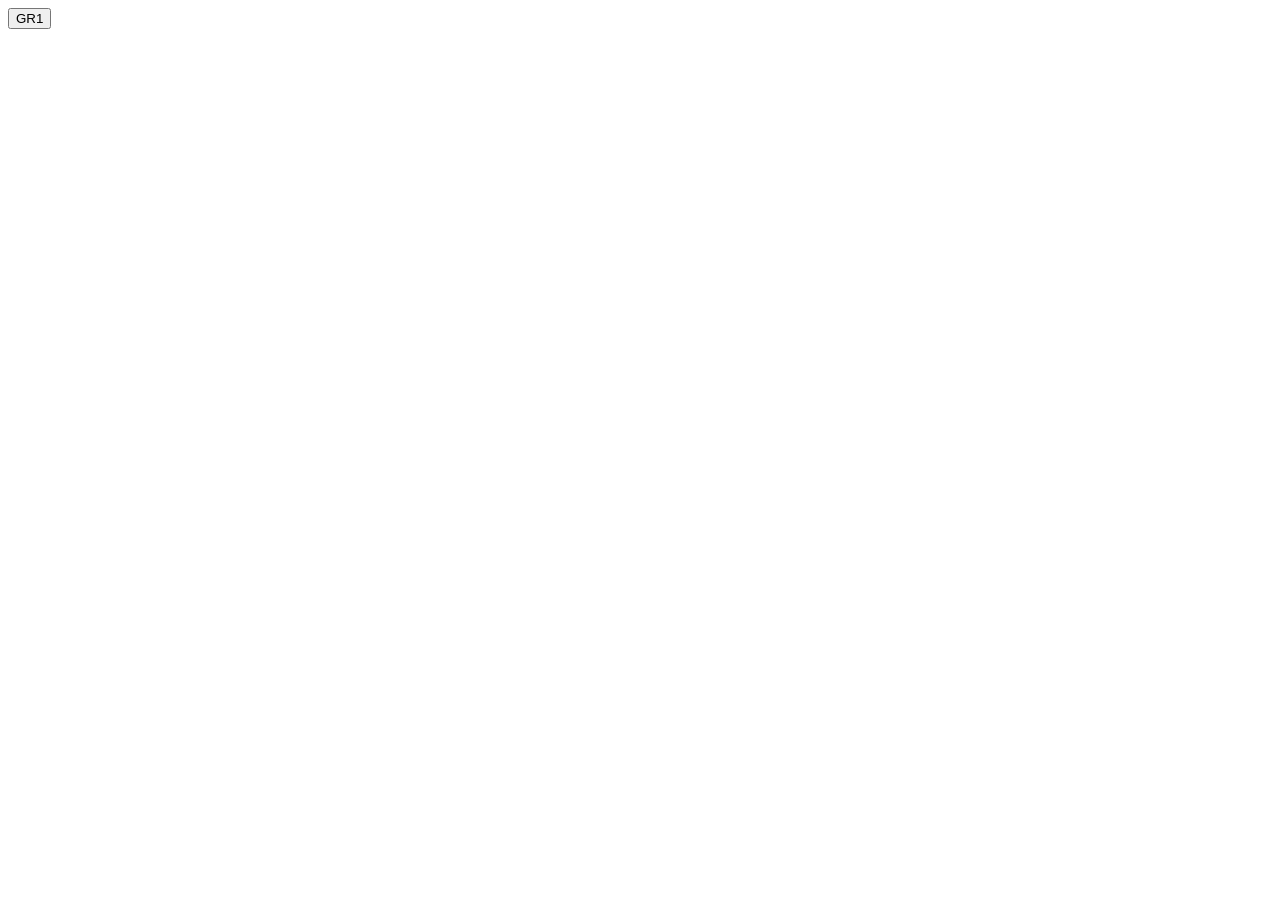
==== index.html @ bf6f3e24 "First placeholder button" ====
<!DOCTYPE html>
<html lang="en">
  <head>
    <meta charset="UTF-8">
    <meta name="viewport" content="width=device-width, initial-scale=1.0">
    <meta http-equiv="X-UA-Compatible" content="ie=edge">
    <title>Quiet Mind</title>
    <link rel="stylesheet" href="./style.css">
    <link rel="icon" href="./favicon.ico" type="image/x-icon">
  </head>
  <body>
    <main>
        <title>Project Website for QuietMind (In Progress)</title>
        <div> 
          <div>
            <a href="https://docs.google.com/presentation/d/1GgUkfqQwkxiFDuZI85X46f67ND3YDXYamAm60KDWpX4/edit?usp=sharing">
              <button>GR1</button></a>
          </div>  
        </div>  
    </main>
    <script src="index.js"></script>
  </body>
</html>
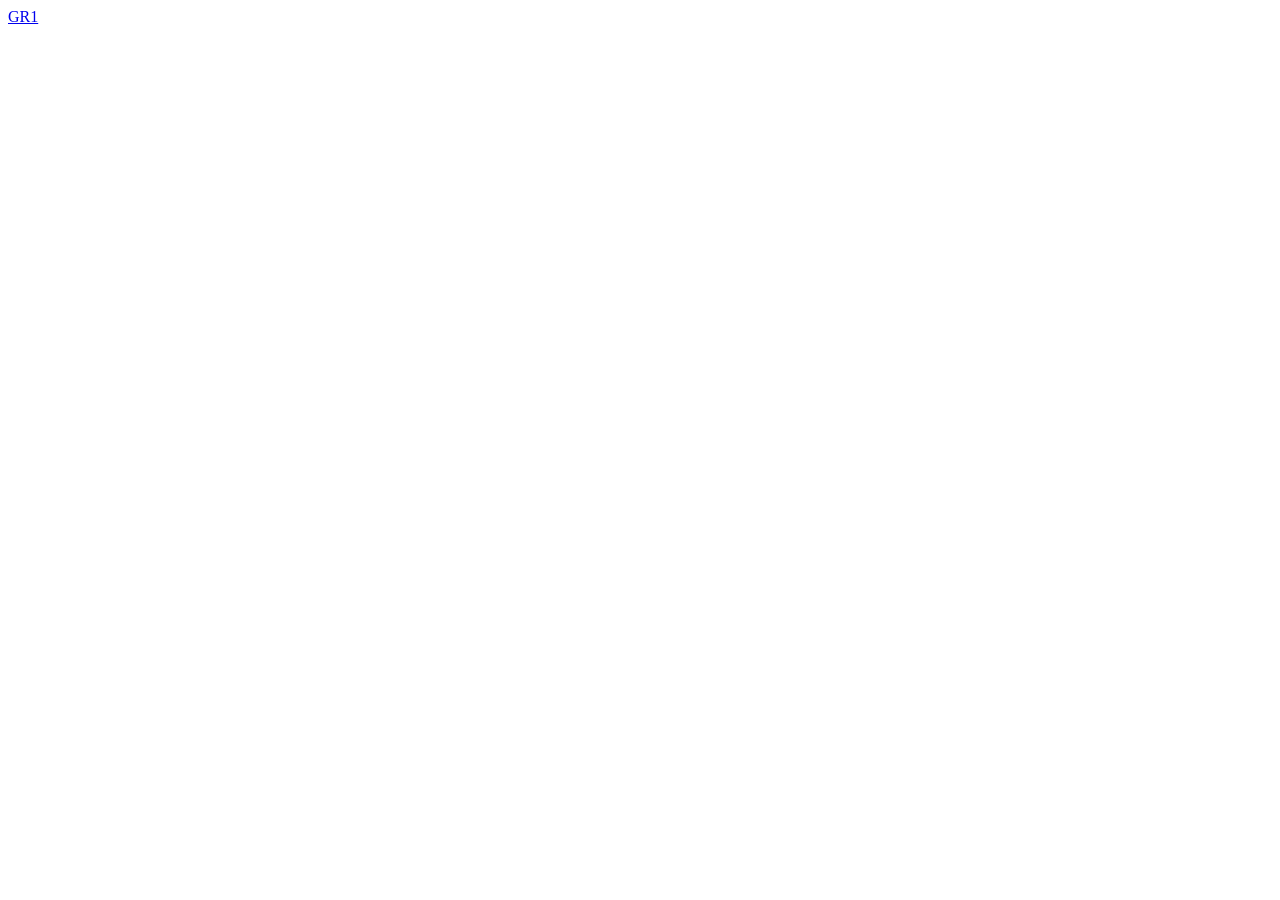
==== commit 17424423: "Changing button to link" ====
--- a/index.html
+++ b/index.html
@@ -14,7 +14,8 @@
         <div> 
           <div>
             <a href="https://docs.google.com/presentation/d/1GgUkfqQwkxiFDuZI85X46f67ND3YDXYamAm60KDWpX4/edit?usp=sharing">
-              <button>GR1</button></a>
+              GR1
+            </a>
           </div>  
         </div>  
     </main>
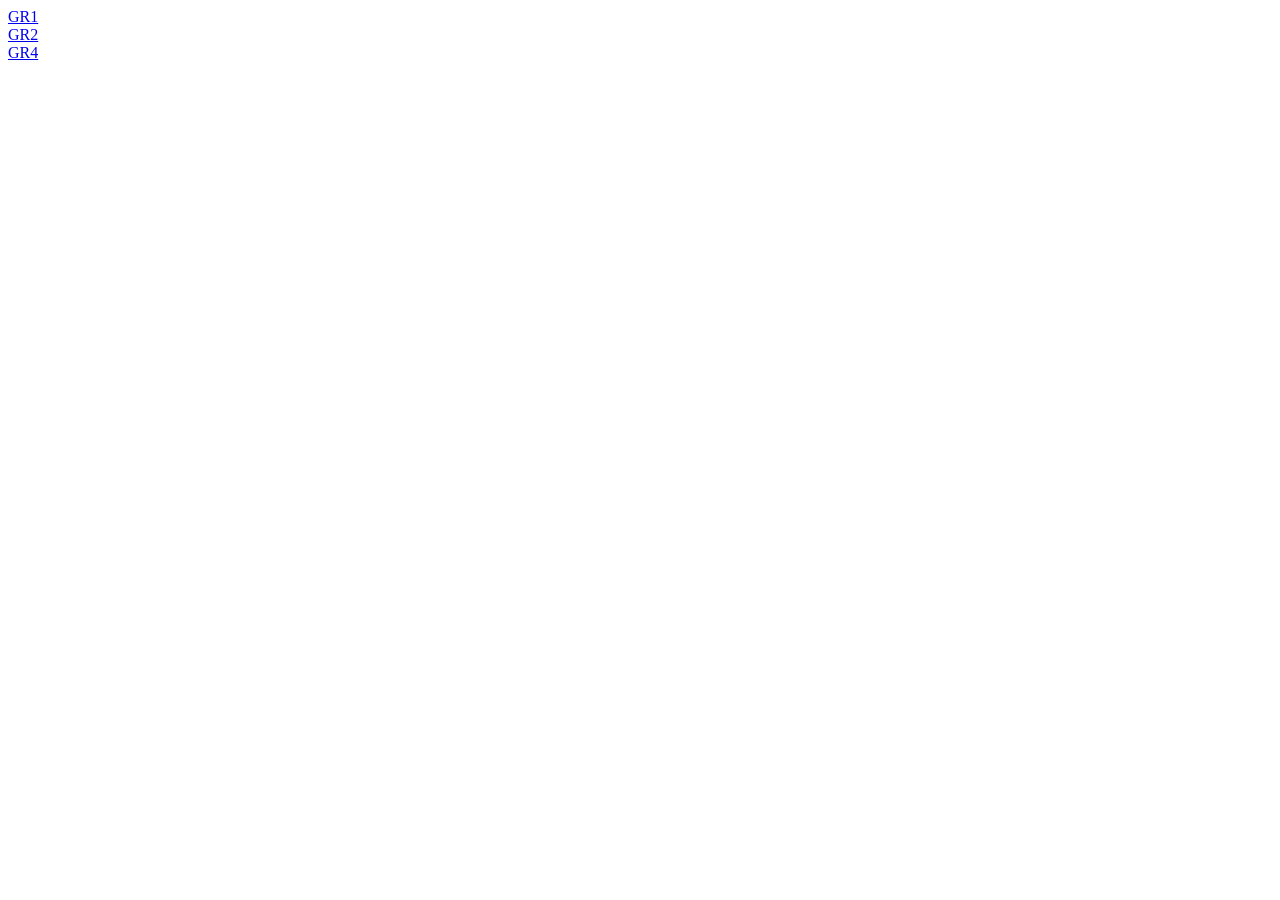
==== commit 942e8451: "Added other links and fixed title" ====
--- a/index.html
+++ b/index.html
@@ -10,11 +10,21 @@
   </head>
   <body>
     <main>
-        <title>Project Website for QuietMind (In Progress)</title>
         <div> 
+          <title>Project Website for QuietMind (In Progress)</title>
           <div>
             <a href="https://docs.google.com/presentation/d/1GgUkfqQwkxiFDuZI85X46f67ND3YDXYamAm60KDWpX4/edit?usp=sharing">
               GR1
+            </a>
+          </div>
+          <div>
+            <a href="https://docs.google.com/presentation/d/1FjFnAuBP_0ElasFbVPs6r1nCWs1v-kHZTANSIHKed1U/edit?usp=sharing">
+              GR2
+            </a>
+          </div>
+          <div>
+            <a href="https://docs.google.com/presentation/d/1K4Wh16Tw0_SZ2Ff8Uc864ZTiJzIgVVD7D4EslOKrFf4/edit?usp=sharing">
+              GR4
             </a>
           </div>  
         </div>  
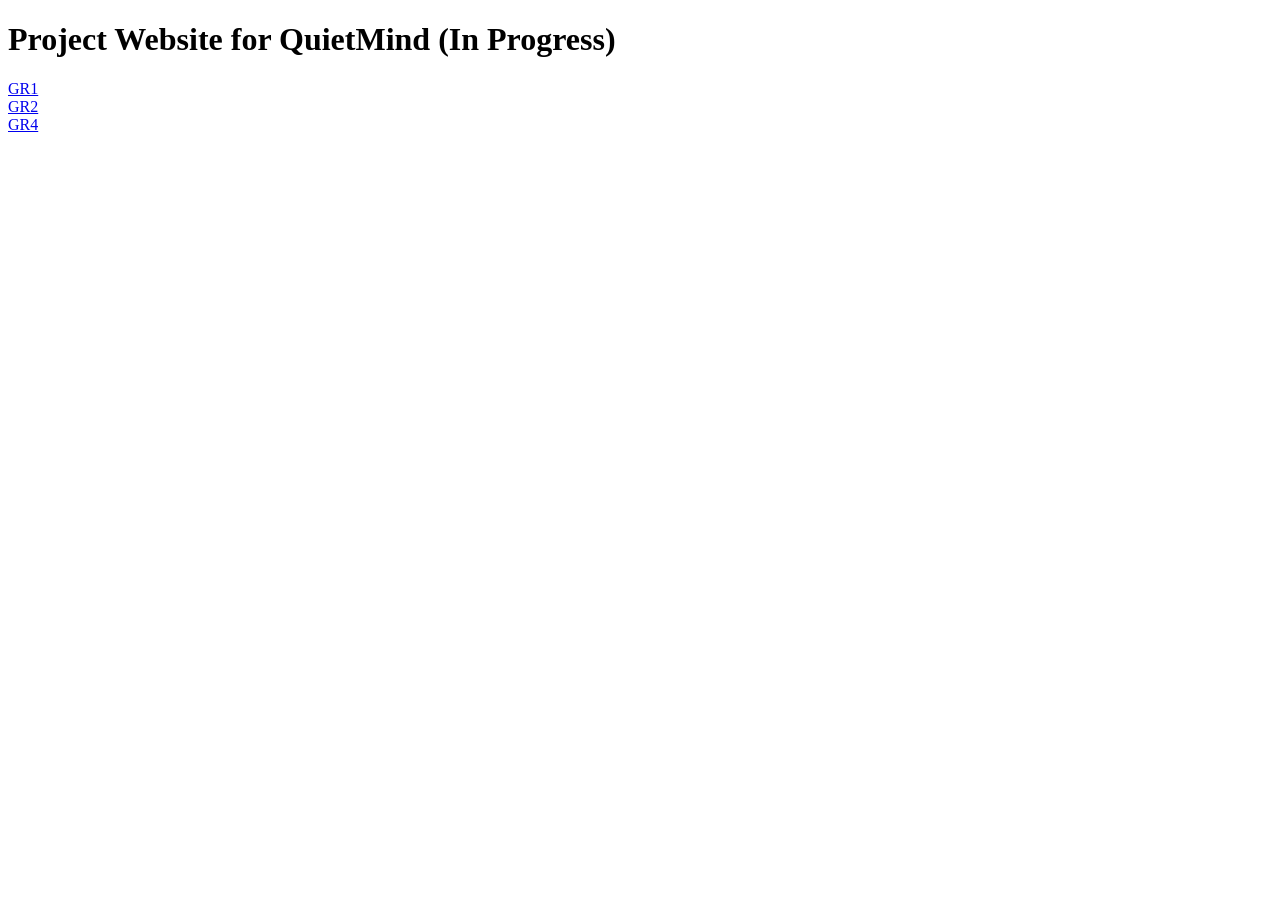
==== commit dabd2eda: "Fixed title" ====
--- a/index.html
+++ b/index.html
@@ -11,7 +11,9 @@
   <body>
     <main>
         <div> 
-          <title>Project Website for QuietMind (In Progress)</title>
+          <div>
+            <h1>Project Website for QuietMind (In Progress)</h1>
+          </div>
           <div>
             <a href="https://docs.google.com/presentation/d/1GgUkfqQwkxiFDuZI85X46f67ND3YDXYamAm60KDWpX4/edit?usp=sharing">
               GR1
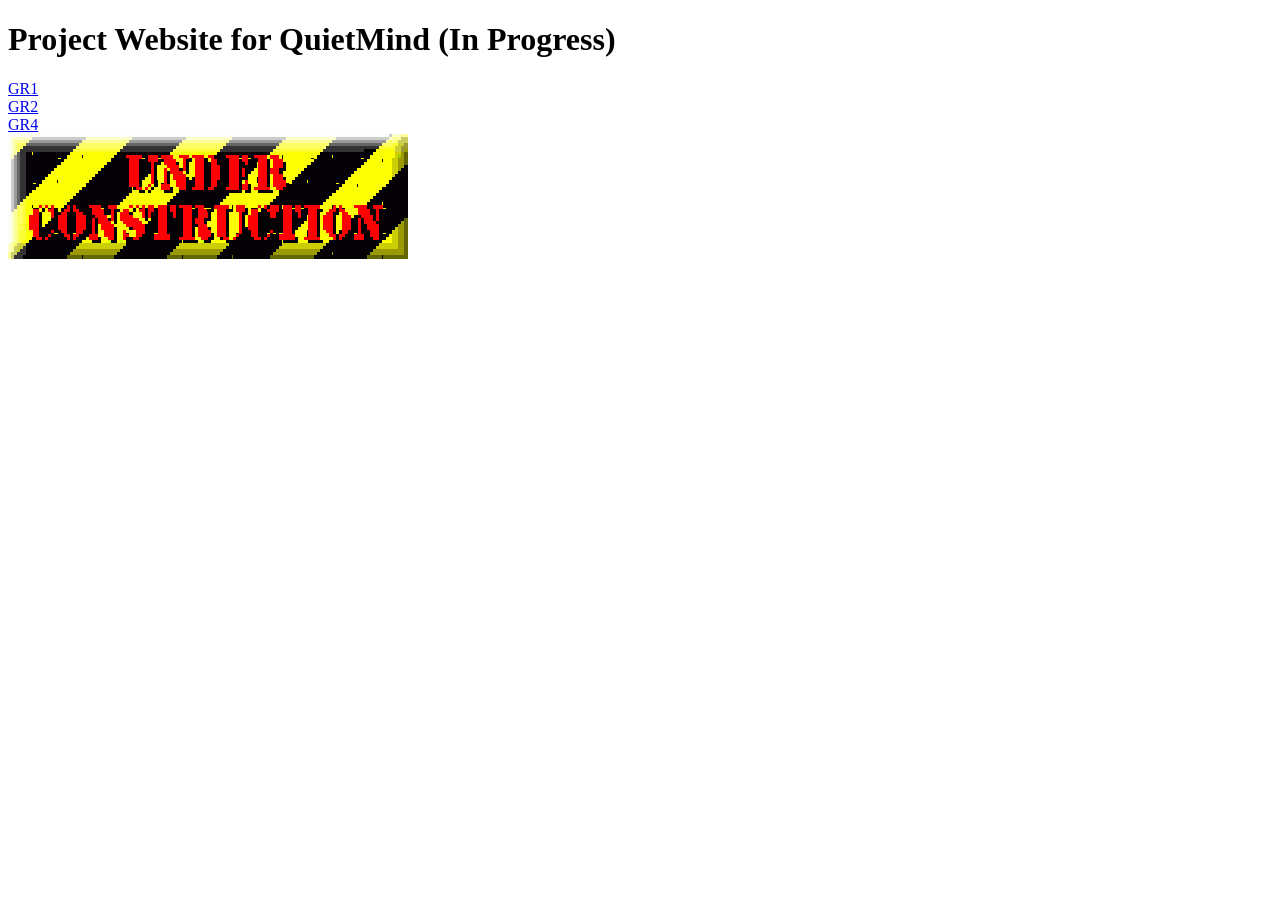
==== commit 280181cf: "Added under construction image" ====
--- a/index.html
+++ b/index.html
@@ -29,6 +29,9 @@
               GR4
             </a>
           </div>  
+          <div>
+            <img src="under_construction.gif"></img>
+          </div>
         </div>  
     </main>
     <script src="index.js"></script>
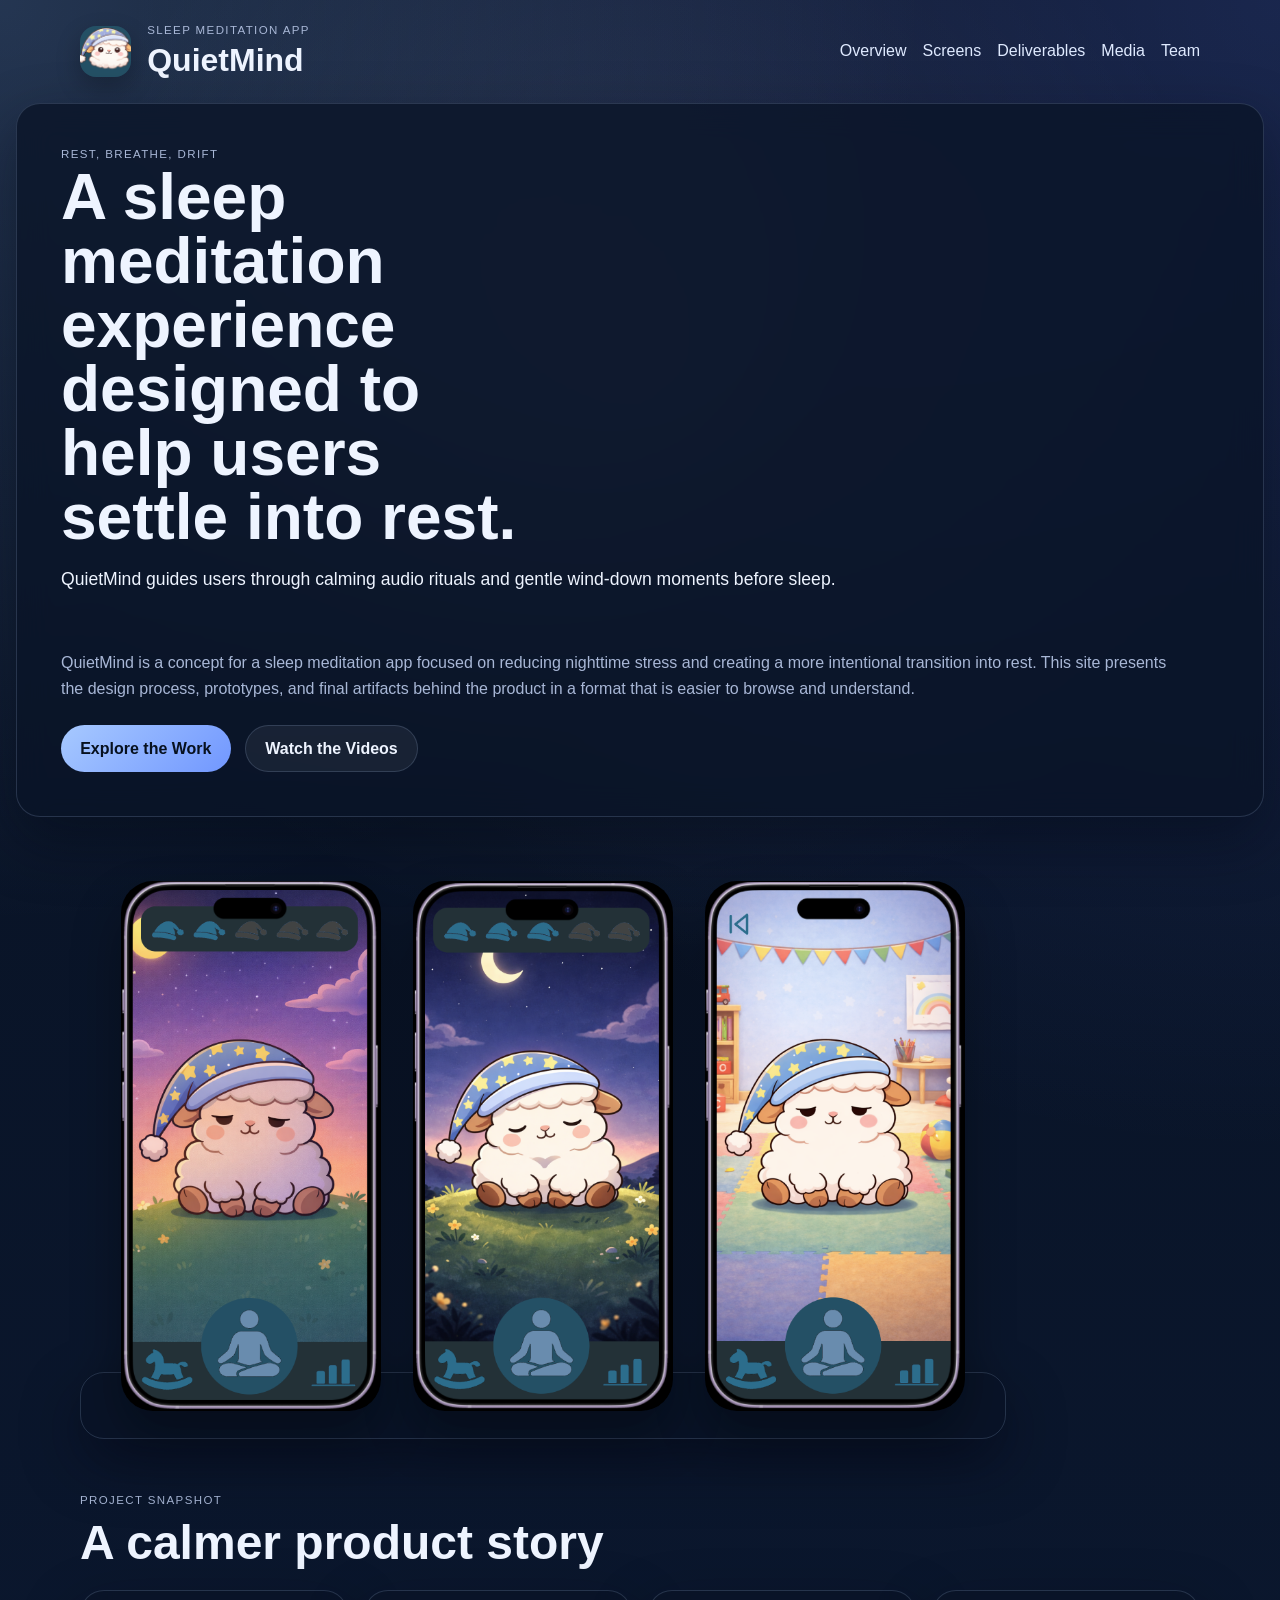
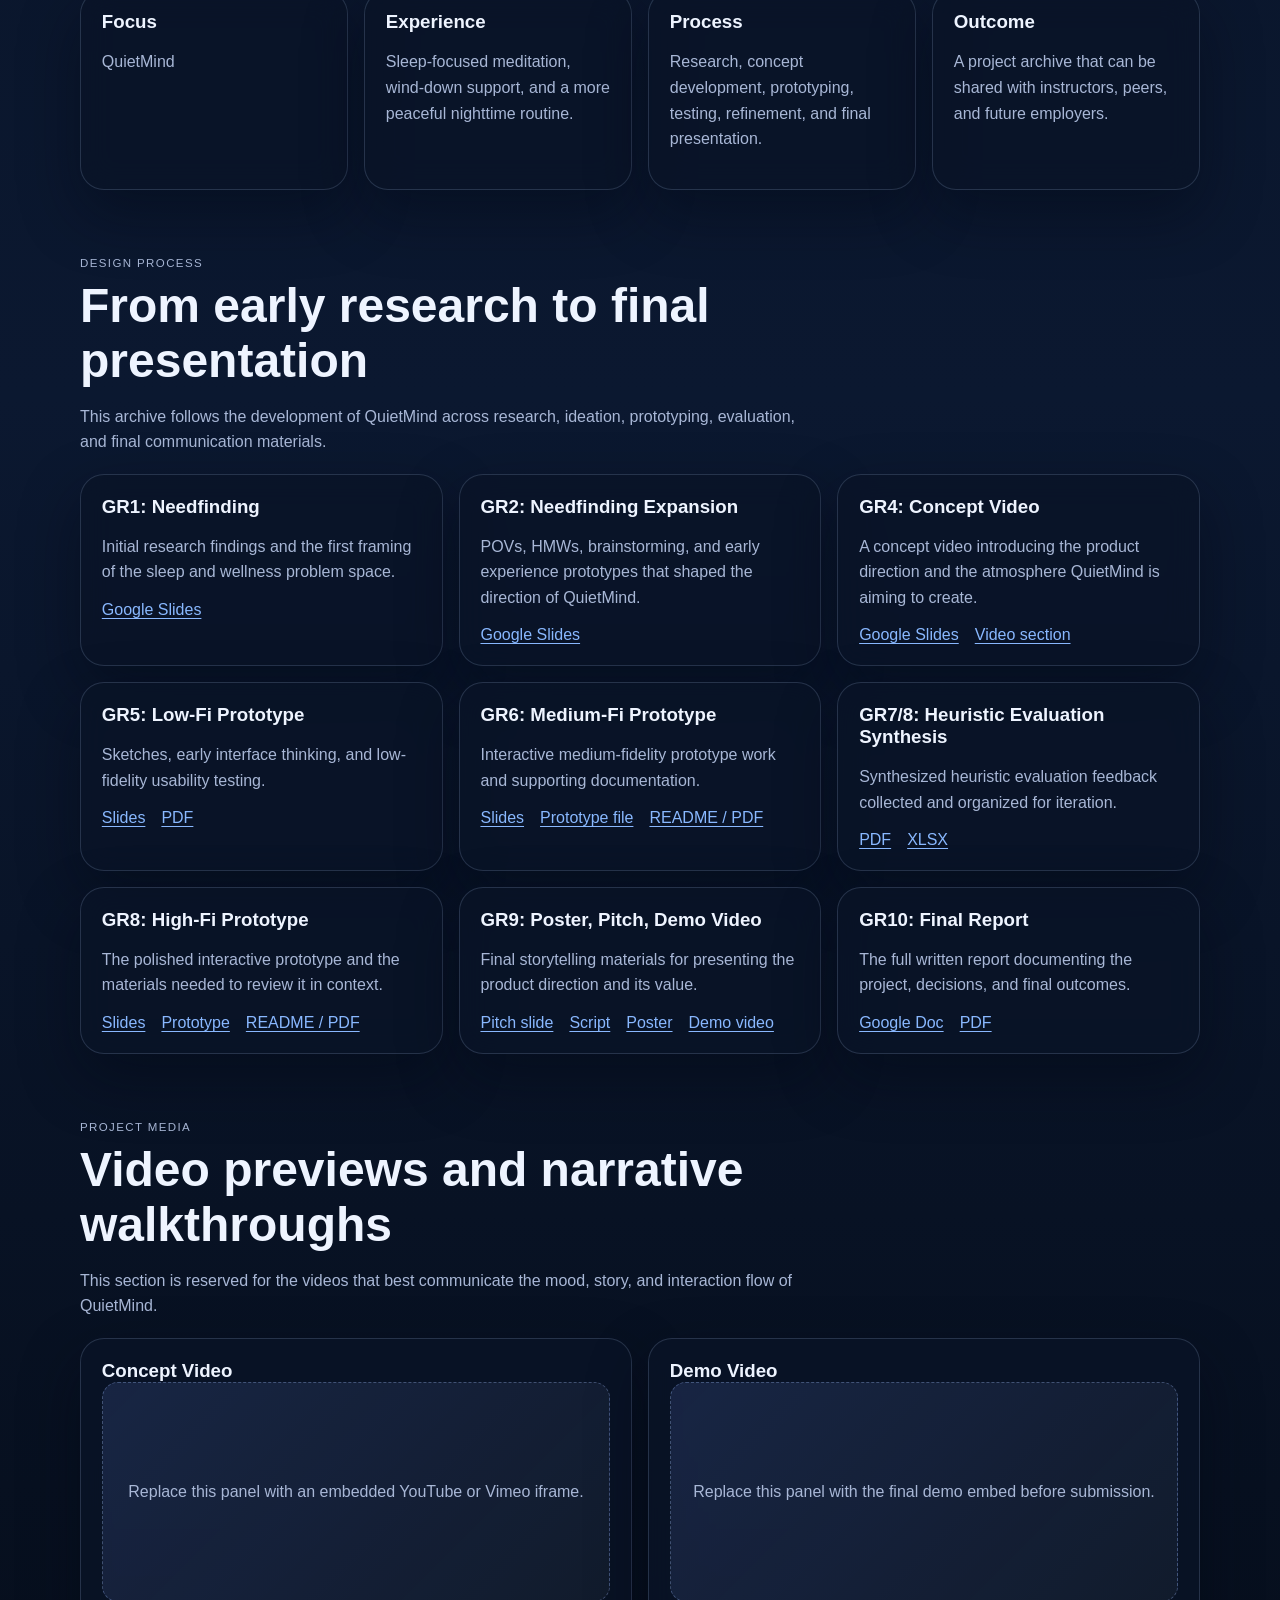
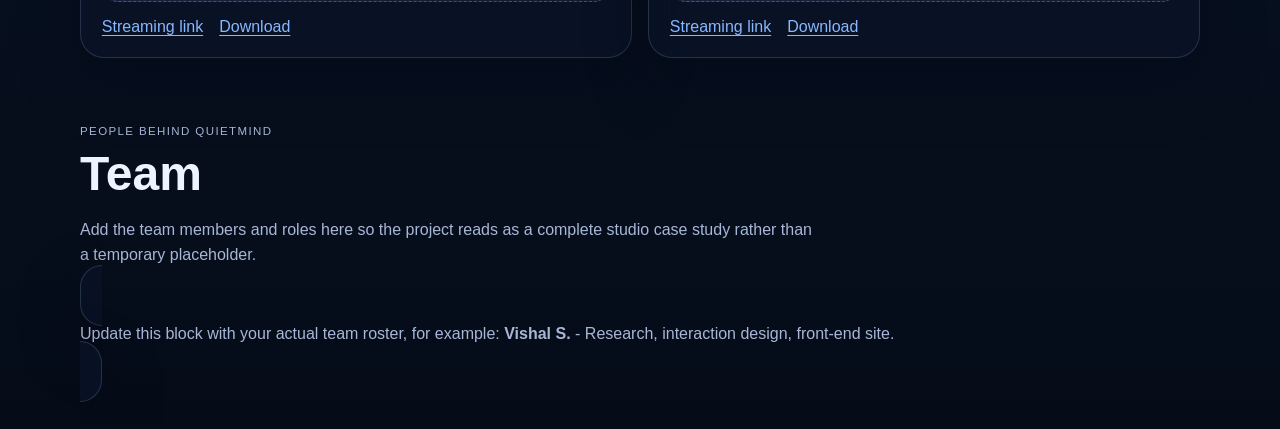
==== commit 43f5bad7: "Setup most of page" ====
--- a/index.html
+++ b/index.html
@@ -3,37 +3,271 @@
   <head>
     <meta charset="UTF-8">
     <meta name="viewport" content="width=device-width, initial-scale=1.0">
-    <meta http-equiv="X-UA-Compatible" content="ie=edge">
-    <title>Quiet Mind</title>
-    <link rel="stylesheet" href="./style.css">
-    <link rel="icon" href="./favicon.ico" type="image/x-icon">
+    <title>QuietMind | CMPSC 185 Project Website</title>
+    <meta
+      name="description"
+      content="QuietMind is a sleep meditation app concept focused on calmer nighttime routines, restful interactions, and a soothing digital experience."
+    >
+    <link rel="stylesheet" href="style.css">
   </head>
   <body>
+    <header class="site-header">
+      <div class="brand">
+        <img class="brand-mark" src="assets/Icon.PNG" alt="QuietMind app icon">
+        <div>
+          <p class="eyebrow">Sleep meditation app</p>
+          <h1>QuietMind</h1>
+        </div>
+      </div>
+      <nav class="site-nav" aria-label="Primary">
+        <a href="#overview">Overview</a>
+        <a href="#screens">Screens</a>
+        <a href="#deliverables">Deliverables</a>
+        <a href="#media">Media</a>
+        <a href="#team">Team</a>
+      </nav>
+    </header>
+
     <main>
-        <div> 
-          <div>
-            <h1>Project Website for QuietMind (In Progress)</h1>
+      <section class="hero" id="overview">
+        <div class="hero-copy">
+          <div class="hero-top">
+            <div class="hero-content">
+              <p class="eyebrow">Rest, breathe, drift</p>
+              <h2>A sleep meditation experience designed to help users settle into rest.</h2>
+              <p class="value-prop">
+                QuietMind guides users through calming audio rituals and gentle wind-down moments before sleep.
+              </p>
+            </div>
           </div>
-          <div>
-            <a href="https://docs.google.com/presentation/d/1GgUkfqQwkxiFDuZI85X46f67ND3YDXYamAm60KDWpX4/edit?usp=sharing">
-              GR1
-            </a>
+          <div class="hero-bottom">
+            <p class="description">
+              QuietMind is a concept for a sleep meditation app focused on reducing
+              nighttime stress and creating a more intentional transition into rest.
+              This site presents the design process, prototypes, and final artifacts
+              behind the product in a format that is easier to browse and understand.
+            </p>
+            <div class="hero-actions">
+              <a class="button button-primary" href="#deliverables">Explore the Work</a>
+              <a class="button button-secondary" href="#media">Watch the Videos</a>
+            </div>
           </div>
-          <div>
-            <a href="https://docs.google.com/presentation/d/1FjFnAuBP_0ElasFbVPs6r1nCWs1v-kHZTANSIHKed1U/edit?usp=sharing">
-              GR2
-            </a>
-          </div>
-          <div>
-            <a href="https://docs.google.com/presentation/d/1K4Wh16Tw0_SZ2Ff8Uc864ZTiJzIgVVD7D4EslOKrFf4/edit?usp=sharing">
-              GR4
-            </a>
-          </div>  
-          <div>
-            <img src="under_construction.gif"></img>
-          </div>
-        </div>  
+        </div>
+      </section>
+
+      <section class="section screen-section" id="screens">
+        <table class="screen-table">
+          <tr>
+            <td class="screen-cell">
+              <img
+                src="assets/App Screenshot 3.PNG"
+                alt="QuietMind mobile app screen showing a sleeping sheep illustration and navigation icons."
+              >
+            </td>
+            <td class="screen-cell">
+              <img
+                src="assets/App Screenshot.PNG"
+                alt="QuietMind mobile app interface screenshot."
+              >
+            </td>
+            <td class="screen-cell">
+              <img
+                src="assets/App Screenshot 2.PNG"
+                alt="QuietMind mobile app interface screenshot."
+              >
+            </td>
+          </tr>
+        </table>
+      </section>
+
+      <section class="section">
+        <div class="section-heading">
+          <p class="eyebrow">Project snapshot</p>
+          <h2>A calmer product story</h2>
+        </div>
+        <div class="snapshot-grid">
+          <article class="snapshot-card">
+            <h3>Focus</h3>
+            <p>QuietMind</p>
+          </article>
+          <article class="snapshot-card">
+            <h3>Experience</h3>
+            <p>Sleep-focused meditation, wind-down support, and a more peaceful nighttime routine.</p>
+          </article>
+          <article class="snapshot-card">
+            <h3>Process</h3>
+            <p>Research, concept development, prototyping, testing, refinement, and final presentation.</p>
+          </article>
+          <article class="snapshot-card">
+            <h3>Outcome</h3>
+            <p>A project archive that can be shared with instructors, peers, and future employers.</p>
+          </article>
+        </div>
+      </section>
+
+      <section class="section" id="deliverables">
+        <div class="section-heading">
+          <p class="eyebrow">Design process</p>
+          <h2>From early research to final presentation</h2>
+          <p>
+            This archive follows the development of QuietMind across research,
+            ideation, prototyping, evaluation, and final communication materials.
+          </p>
+        </div>
+
+        <div class="deliverable-grid">
+          <article class="deliverable-card">
+            <div class="deliverable-top">
+              <h3>GR1: Needfinding</h3>
+            </div>
+            <p>Initial research findings and the first framing of the sleep and wellness problem space.</p>
+            <div class="link-list">
+              <a href="https://docs.google.com/presentation/d/1GgUkfqQwkxiFDuZI85X46f67ND3YDXYamAm60KDWpX4/edit?usp=sharing">Google Slides</a>
+            </div>
+          </article>
+
+          <article class="deliverable-card">
+            <div class="deliverable-top">
+              <h3>GR2: Needfinding Expansion</h3>
+            </div>
+            <p>POVs, HMWs, brainstorming, and early experience prototypes that shaped the direction of QuietMind.</p>
+            <div class="link-list">
+              <a href="https://docs.google.com/presentation/d/1FjFnAuBP_0ElasFbVPs6r1nCWs1v-kHZTANSIHKed1U/edit?usp=sharing">Google Slides</a>
+            </div>
+          </article>
+
+          <article class="deliverable-card">
+            <div class="deliverable-top">
+              <h3>GR4: Concept Video</h3>
+            </div>
+            <p>A concept video introducing the product direction and the atmosphere QuietMind is aiming to create.</p>
+            <div class="link-list">
+              <a href="https://docs.google.com/presentation/d/1K4Wh16Tw0_SZ2Ff8Uc864ZTiJzIgVVD7D4EslOKrFf4/edit?usp=sharing">Google Slides</a>
+              <a href="#media">Video section</a>
+            </div>
+          </article>
+
+          <article class="deliverable-card">
+            <div class="deliverable-top">
+              <h3>GR5: Low-Fi Prototype</h3>
+            </div>
+            <p>Sketches, early interface thinking, and low-fidelity usability testing.</p>
+            <div class="link-list">
+              <a href="https://docs.google.com/presentation/d/1j9CntG-74O5GOr8ZMaXLxc4775sUOpA1zs8YuBS4cfk/edit?usp=sharing">Slides</a>
+              <a href="#">PDF</a>
+            </div>
+          </article>
+
+          <article class="deliverable-card">
+            <div class="deliverable-top">
+              <h3>GR6: Medium-Fi Prototype</h3>
+            </div>
+            <p>Interactive medium-fidelity prototype work and supporting documentation.</p>
+            <div class="link-list">
+              <a href="https://docs.google.com/presentation/d/1ePlnWvIA8bkvnJkkAw0UWYYMbH3HzFDYzk2USkHldaU/edit?usp=sharing">Slides</a>
+              <a href="#">Prototype file</a>
+              <a href="#">README / PDF</a>
+            </div>
+          </article>
+
+          <article class="deliverable-card">
+            <div class="deliverable-top">
+              <h3>GR7/8: Heuristic Evaluation Synthesis</h3>
+            </div>
+            <p>Synthesized heuristic evaluation feedback collected and organized for iteration.</p>
+            <div class="link-list">
+              <a href="#">PDF</a>
+              <a href="#">XLSX</a>
+            </div>
+          </article>
+
+          <article class="deliverable-card">
+            <div class="deliverable-top">
+              <h3>GR8: High-Fi Prototype</h3>
+            </div>
+            <p>The polished interactive prototype and the materials needed to review it in context.</p>
+            <div class="link-list">
+              <a href="https://docs.google.com/presentation/d/1pqChBxL6ReqaoylThXCBQ0qjV2tEatImDiufsoiSxNw/edit?usp=sharing">Slides</a>
+              <a href="#">Prototype</a>
+              <a href="#">README / PDF</a>
+            </div>
+          </article>
+
+          <article class="deliverable-card">
+            <div class="deliverable-top">
+              <h3>GR9: Poster, Pitch, Demo Video</h3>
+            </div>
+            <p>Final storytelling materials for presenting the product direction and its value.</p>
+            <div class="link-list">
+              <a href="https://docs.google.com/presentation/d/1jPyitXF-Ng4CF0YW7UbVtYEPcXtcI2UzvHZmJZYEe7k/edit?usp=sharing">Pitch slide</a>
+              <a href="#">Script</a>
+              <a href="#">Poster</a>
+              <a href="#">Demo video</a>
+            </div>
+          </article>
+
+          <article class="deliverable-card">
+            <div class="deliverable-top">
+              <h3>GR10: Final Report</h3>
+            </div>
+            <p>The full written report documenting the project, decisions, and final outcomes.</p>
+            <div class="link-list">
+              <a href="#">Google Doc</a>
+              <a href="#">PDF</a>
+            </div>
+          </article>
+        </div>
+      </section>
+
+      <section class="section media-section" id="media">
+        <div class="section-heading">
+          <p class="eyebrow">Project media</p>
+          <h2>Video previews and narrative walkthroughs</h2>
+          <p>
+            This section is reserved for the videos that best communicate the
+            mood, story, and interaction flow of QuietMind.
+          </p>
+        </div>
+        <div class="media-grid">
+          <article class="media-card">
+            <h3>Concept Video</h3>
+            <div class="video-placeholder">
+              Replace this panel with an embedded YouTube or Vimeo iframe.
+            </div>
+            <div class="link-list">
+              <a href="#">Streaming link</a>
+              <a href="#">Download</a>
+            </div>
+          </article>
+          <article class="media-card">
+            <h3>Demo Video</h3>
+            <div class="video-placeholder">
+              Replace this panel with the final demo embed before submission.
+            </div>
+            <div class="link-list">
+              <a href="#">Streaming link</a>
+              <a href="#">Download</a>
+            </div>
+          </article>
+        </div>
+      </section>
+
+      <section class="section team-section" id="team">
+        <div class="section-heading">
+          <p class="eyebrow">People behind QuietMind</p>
+          <h2>Team</h2>
+          <p>
+            Add the team members and roles here so the project reads as a
+            complete studio case study rather than a temporary placeholder.
+          </p>
+        </div>
+        <div class="team-card">
+          <p>
+            Update this block with your actual team roster, for example:
+            <strong>Vishal S.</strong> - Research, interaction design, front-end site.
+          </p>
+        </div>
+      </section>
     </main>
-    <script src="index.js"></script>
   </body>
 </html>
--- a/style.css
+++ b/style.css
@@ -0,0 +1,336 @@
+:root {
+  --bg: #07111f;
+  --surface: rgba(10, 20, 39, 0.78);
+  --surface-strong: rgba(18, 32, 58, 0.92);
+  --text: #eef4ff;
+  --muted: #a8b7d6;
+  --accent: #89b8ff;
+  --accent-soft: rgba(137, 184, 255, 0.14);
+  --border: rgba(173, 197, 235, 0.18);
+  --shadow: 0 24px 60px rgba(1, 8, 20, 0.42);
+}
+
+* {
+  box-sizing: border-box;
+}
+
+html {
+  scroll-behavior: smooth;
+}
+
+body {
+  margin: 0;
+  font-family: "Trebuchet MS", "Segoe UI", sans-serif;
+  color: var(--text);
+  background:
+    radial-gradient(circle at top left, rgba(137, 184, 255, 0.22), transparent 24%),
+    radial-gradient(circle at top right, rgba(96, 125, 255, 0.2), transparent 30%),
+    radial-gradient(circle at 50% 10%, rgba(255, 255, 255, 0.08), transparent 18%),
+    linear-gradient(180deg, #081121 0%, #0b1830 55%, #050c18 100%);
+}
+
+a {
+  color: var(--accent);
+}
+
+img {
+  display: block;
+  max-width: 100%;
+}
+
+.site-header,
+main {
+  width: min(1120px, calc(100% - 2rem));
+  margin: 0 auto;
+}
+
+.site-header {
+  display: flex;
+  justify-content: space-between;
+  align-items: center;
+  gap: 1.5rem;
+  padding: 1.5rem 0;
+}
+
+.brand {
+  display: flex;
+  align-items: center;
+  gap: 1rem;
+}
+
+.brand-mark {
+  width: 3.2rem;
+  height: 3.2rem;
+  border-radius: 1rem;
+  object-fit: cover;
+  box-shadow: 0 10px 24px rgba(0, 0, 0, 0.24);
+}
+
+.brand h1,
+.hero h2,
+.section-heading h2,
+.deliverable-card h3,
+.media-card h3 {
+  margin: 0;
+  font-weight: 600;
+}
+
+.eyebrow {
+  margin: 0 0 0.35rem;
+  color: var(--muted);
+  text-transform: uppercase;
+  letter-spacing: 0.12em;
+  font-size: 0.72rem;
+}
+
+.site-nav {
+  display: flex;
+  flex-wrap: wrap;
+  gap: 1rem;
+}
+
+.site-nav a {
+  text-decoration: none;
+  color: #dfeaff;
+}
+
+.hero,
+.section {
+  margin-bottom: 2rem;
+}
+
+.hero {
+  width: 100vw;
+  margin-left: calc(50% - 50vw);
+  margin-right: calc(50% - 50vw);
+  margin-bottom: 2rem;
+  padding: 0 1rem;
+}
+
+.hero-copy {
+  width: min(1400px, 100%);
+  margin: 0 auto;
+  display: flex;
+  flex-direction: column;
+  gap: 2rem;
+  padding: 2.75rem;
+  border: 1px solid var(--border);
+  border-radius: 1.5rem;
+  background: var(--surface);
+  backdrop-filter: blur(16px);
+  box-shadow: var(--shadow);
+}
+
+.hero-top {
+  display: block;
+}
+
+.hero-bottom {
+  max-width: 70rem;
+}
+
+.hero h2 {
+  font-size: clamp(2.2rem, 5vw, 4.6rem);
+  line-height: 1;
+  max-width: 14ch;
+}
+
+.value-prop {
+  font-size: 1.1rem;
+  margin: 1.25rem 0 0.75rem;
+}
+
+.description,
+.section-heading p,
+.deliverable-card p,
+.media-card p,
+.team-card p,
+.snapshot-card p {
+  color: var(--muted);
+  line-height: 1.6;
+}
+
+.hero-actions {
+  display: flex;
+  flex-wrap: wrap;
+  gap: 0.9rem;
+  margin-top: 1.5rem;
+}
+
+.hero-content {
+  min-width: 0;
+}
+
+.button {
+  display: inline-flex;
+  align-items: center;
+  justify-content: center;
+  min-height: 2.9rem;
+  padding: 0 1.2rem;
+  border-radius: 999px;
+  text-decoration: none;
+  font-weight: 600;
+}
+
+.button-primary {
+  background: linear-gradient(135deg, #a7c9ff 0%, #7197ff 100%);
+  color: #07111f;
+}
+
+.button-secondary {
+  border: 1px solid var(--border);
+  color: var(--text);
+  background: rgba(255, 255, 255, 0.06);
+}
+
+.deliverable-card,
+.media-card,
+.snapshot-card,
+.team-card,
+.screen-table {
+  border: 1px solid var(--border);
+  border-radius: 1.5rem;
+  background: var(--surface);
+  backdrop-filter: blur(16px);
+  box-shadow: var(--shadow);
+  display: inline; 
+}
+
+.section {
+  padding: 1rem 0;
+}
+
+.section-heading {
+  margin-bottom: 1.2rem;
+  max-width: 46rem;
+}
+
+.section-heading h2 {
+  font-size: clamp(1.8rem, 4vw, 3rem);
+  margin-bottom: 0.45rem;
+}
+
+.snapshot-grid,
+.deliverable-grid,
+.media-grid {
+  display: grid;
+  gap: 1rem;
+}
+
+.snapshot-grid {
+  grid-template-columns: repeat(4, minmax(0, 1fr));
+}
+
+.deliverable-grid {
+  grid-template-columns: repeat(3, minmax(0, 1fr));
+}
+
+.media-grid {
+  grid-template-columns: repeat(2, minmax(0, 1fr));
+}
+
+.snapshot-card,
+.deliverable-card,
+.media-card,
+.team-card {
+  padding: 1.3rem;
+}
+
+.snapshot-card h3 {
+  margin-top: 0;
+  margin-bottom: 0.35rem;
+}
+
+.deliverable-top {
+  margin: 0;
+}
+
+.link-list {
+  display: flex;
+  flex-wrap: wrap;
+  gap: 0.8rem 1rem;
+  margin-top: 1rem;
+}
+
+.link-list a {
+  text-decoration-thickness: 0.08em;
+  text-underline-offset: 0.18em;
+}
+
+.media-section .video-placeholder {
+  display: grid;
+  place-items: center;
+  min-height: 220px;
+  padding: 1rem;
+  border: 1px dashed rgba(162, 192, 255, 0.32);
+  border-radius: 1rem;
+  background: linear-gradient(135deg, rgba(117, 152, 255, 0.14), rgba(255, 255, 255, 0.04));
+  color: var(--muted);
+  text-align: center;
+}
+
+.team-card {
+  max-width: 48rem;
+}
+
+.screen-table {
+  width: 100%;
+  border-collapse: separate;
+  border-spacing: 0;
+  padding: 1.5rem;
+}
+
+.screen-cell {
+  width: 33.333%;
+  padding: 1rem;
+  text-align: center;
+  vertical-align: middle;
+}
+
+.screen-cell img {
+  width: 260px;
+  max-width: 100%;
+  aspect-ratio: 221 / 451;
+  object-fit: cover;
+  border-radius: 2rem;
+  box-shadow: 0 26px 50px rgba(0, 0, 0, 0.32);
+}
+
+@media (max-width: 760px) {
+  .snapshot-grid,
+  .deliverable-grid,
+  .media-grid {
+    grid-template-columns: 1fr;
+  }
+
+  .site-header {
+    flex-direction: column;
+    align-items: flex-start;
+  }
+}
+
+@media (max-width: 640px) {
+  .site-header,
+  main {
+    width: min(100% - 1.25rem, 1120px);
+  }
+
+  .hero {
+    padding: 0 0.625rem;
+  }
+
+  .snapshot-card,
+  .deliverable-card,
+  .media-card,
+  .team-card {
+    padding: 1.1rem;
+  }
+
+  .hero-copy {
+    padding: 1.1rem;
+  }
+
+  .hero h2 {
+    max-width: none;
+  }
+}
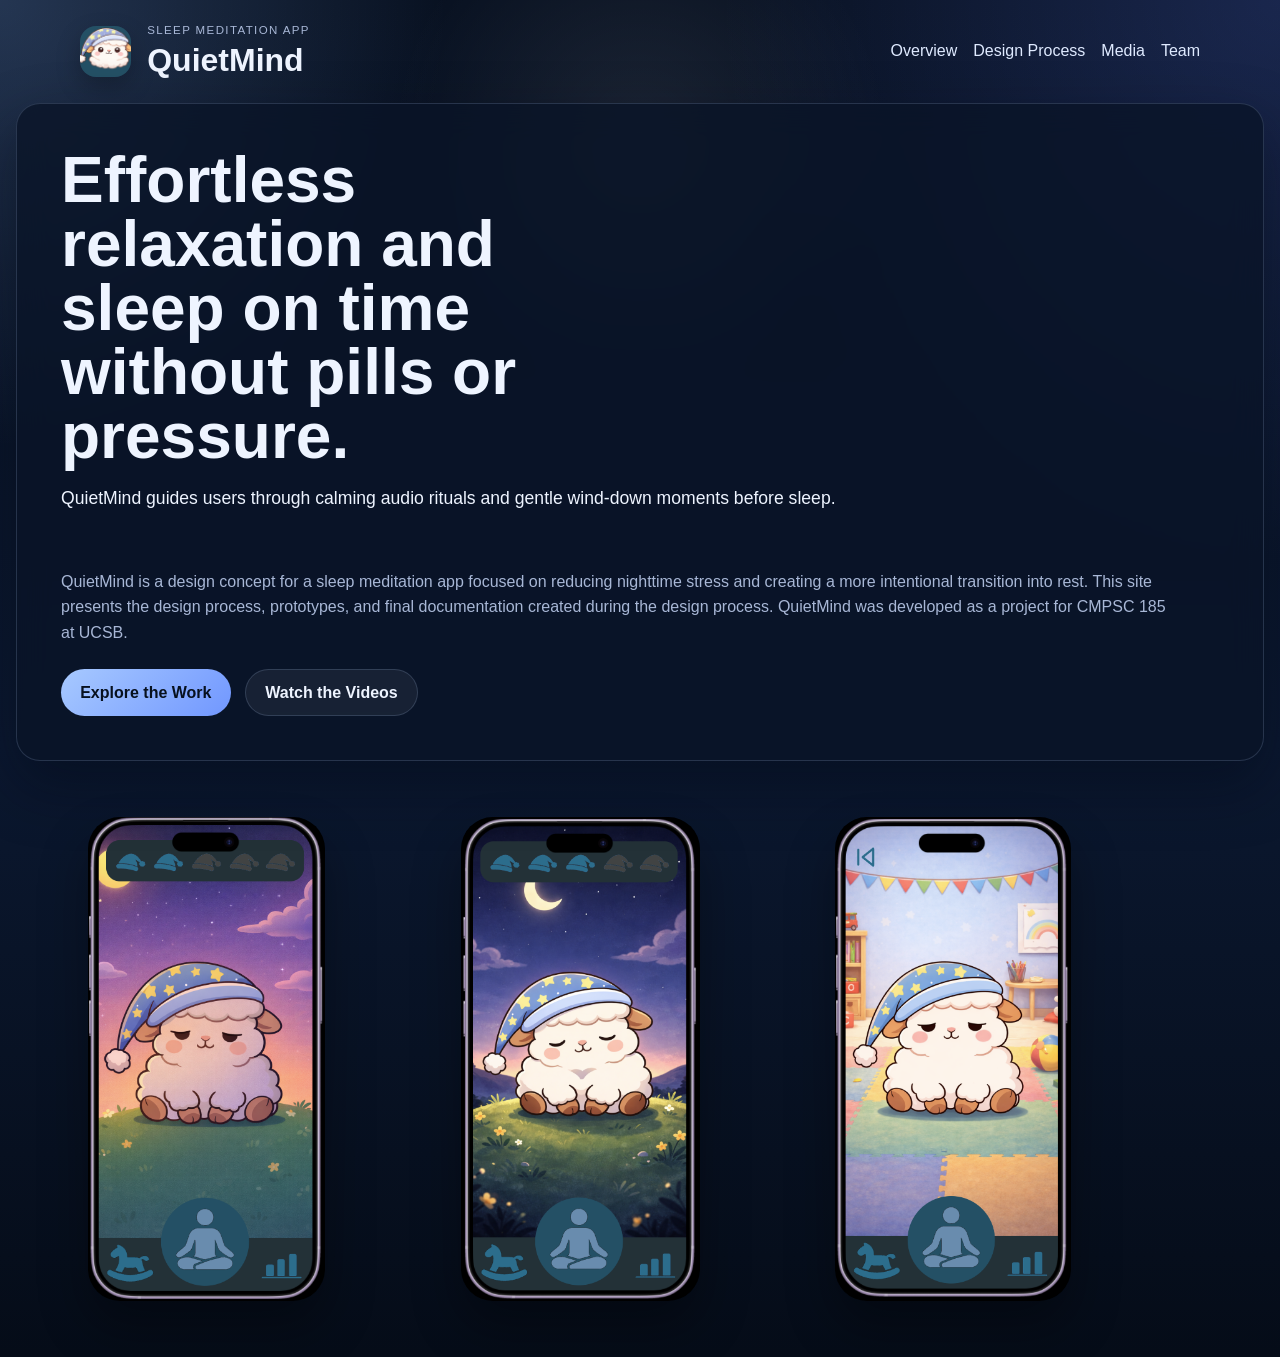
==== commit afa233f8: "Final changes to most of the website" ====
--- a/index.html
+++ b/index.html
@@ -20,11 +20,10 @@
         </div>
       </div>
       <nav class="site-nav" aria-label="Primary">
-        <a href="#overview">Overview</a>
-        <a href="#screens">Screens</a>
-        <a href="#deliverables">Deliverables</a>
-        <a href="#media">Media</a>
-        <a href="#team">Team</a>
+        <a href="index.html#overview">Overview</a>
+        <a href="design-process.html">Design Process</a>
+        <a href="media.html">Media</a>
+        <a href="team.html">Team</a>
       </nav>
     </header>
 
@@ -33,8 +32,7 @@
         <div class="hero-copy">
           <div class="hero-top">
             <div class="hero-content">
-              <p class="eyebrow">Rest, breathe, drift</p>
-              <h2>A sleep meditation experience designed to help users settle into rest.</h2>
+              <h2>Effortless relaxation and sleep on time without pills or pressure.</h2>
               <p class="value-prop">
                 QuietMind guides users through calming audio rituals and gentle wind-down moments before sleep.
               </p>
@@ -42,14 +40,14 @@
           </div>
           <div class="hero-bottom">
             <p class="description">
-              QuietMind is a concept for a sleep meditation app focused on reducing
+              QuietMind is a design concept for a sleep meditation app focused on reducing
               nighttime stress and creating a more intentional transition into rest.
-              This site presents the design process, prototypes, and final artifacts
-              behind the product in a format that is easier to browse and understand.
+              This site presents the design process, prototypes, and final documentation created 
+              during the design process. QuietMind was developed as a project for CMPSC 185 at UCSB.
             </p>
             <div class="hero-actions">
-              <a class="button button-primary" href="#deliverables">Explore the Work</a>
-              <a class="button button-secondary" href="#media">Watch the Videos</a>
+              <a class="button button-primary" href="design-process.html">Explore the Work</a>
+              <a class="button button-secondary" href="media.html">Watch the Videos</a>
             </div>
           </div>
         </div>
@@ -79,195 +77,6 @@
           </tr>
         </table>
       </section>
-
-      <section class="section">
-        <div class="section-heading">
-          <p class="eyebrow">Project snapshot</p>
-          <h2>A calmer product story</h2>
-        </div>
-        <div class="snapshot-grid">
-          <article class="snapshot-card">
-            <h3>Focus</h3>
-            <p>QuietMind</p>
-          </article>
-          <article class="snapshot-card">
-            <h3>Experience</h3>
-            <p>Sleep-focused meditation, wind-down support, and a more peaceful nighttime routine.</p>
-          </article>
-          <article class="snapshot-card">
-            <h3>Process</h3>
-            <p>Research, concept development, prototyping, testing, refinement, and final presentation.</p>
-          </article>
-          <article class="snapshot-card">
-            <h3>Outcome</h3>
-            <p>A project archive that can be shared with instructors, peers, and future employers.</p>
-          </article>
-        </div>
-      </section>
-
-      <section class="section" id="deliverables">
-        <div class="section-heading">
-          <p class="eyebrow">Design process</p>
-          <h2>From early research to final presentation</h2>
-          <p>
-            This archive follows the development of QuietMind across research,
-            ideation, prototyping, evaluation, and final communication materials.
-          </p>
-        </div>
-
-        <div class="deliverable-grid">
-          <article class="deliverable-card">
-            <div class="deliverable-top">
-              <h3>GR1: Needfinding</h3>
-            </div>
-            <p>Initial research findings and the first framing of the sleep and wellness problem space.</p>
-            <div class="link-list">
-              <a href="https://docs.google.com/presentation/d/1GgUkfqQwkxiFDuZI85X46f67ND3YDXYamAm60KDWpX4/edit?usp=sharing">Google Slides</a>
-            </div>
-          </article>
-
-          <article class="deliverable-card">
-            <div class="deliverable-top">
-              <h3>GR2: Needfinding Expansion</h3>
-            </div>
-            <p>POVs, HMWs, brainstorming, and early experience prototypes that shaped the direction of QuietMind.</p>
-            <div class="link-list">
-              <a href="https://docs.google.com/presentation/d/1FjFnAuBP_0ElasFbVPs6r1nCWs1v-kHZTANSIHKed1U/edit?usp=sharing">Google Slides</a>
-            </div>
-          </article>
-
-          <article class="deliverable-card">
-            <div class="deliverable-top">
-              <h3>GR4: Concept Video</h3>
-            </div>
-            <p>A concept video introducing the product direction and the atmosphere QuietMind is aiming to create.</p>
-            <div class="link-list">
-              <a href="https://docs.google.com/presentation/d/1K4Wh16Tw0_SZ2Ff8Uc864ZTiJzIgVVD7D4EslOKrFf4/edit?usp=sharing">Google Slides</a>
-              <a href="#media">Video section</a>
-            </div>
-          </article>
-
-          <article class="deliverable-card">
-            <div class="deliverable-top">
-              <h3>GR5: Low-Fi Prototype</h3>
-            </div>
-            <p>Sketches, early interface thinking, and low-fidelity usability testing.</p>
-            <div class="link-list">
-              <a href="https://docs.google.com/presentation/d/1j9CntG-74O5GOr8ZMaXLxc4775sUOpA1zs8YuBS4cfk/edit?usp=sharing">Slides</a>
-              <a href="#">PDF</a>
-            </div>
-          </article>
-
-          <article class="deliverable-card">
-            <div class="deliverable-top">
-              <h3>GR6: Medium-Fi Prototype</h3>
-            </div>
-            <p>Interactive medium-fidelity prototype work and supporting documentation.</p>
-            <div class="link-list">
-              <a href="https://docs.google.com/presentation/d/1ePlnWvIA8bkvnJkkAw0UWYYMbH3HzFDYzk2USkHldaU/edit?usp=sharing">Slides</a>
-              <a href="#">Prototype file</a>
-              <a href="#">README / PDF</a>
-            </div>
-          </article>
-
-          <article class="deliverable-card">
-            <div class="deliverable-top">
-              <h3>GR7/8: Heuristic Evaluation Synthesis</h3>
-            </div>
-            <p>Synthesized heuristic evaluation feedback collected and organized for iteration.</p>
-            <div class="link-list">
-              <a href="#">PDF</a>
-              <a href="#">XLSX</a>
-            </div>
-          </article>
-
-          <article class="deliverable-card">
-            <div class="deliverable-top">
-              <h3>GR8: High-Fi Prototype</h3>
-            </div>
-            <p>The polished interactive prototype and the materials needed to review it in context.</p>
-            <div class="link-list">
-              <a href="https://docs.google.com/presentation/d/1pqChBxL6ReqaoylThXCBQ0qjV2tEatImDiufsoiSxNw/edit?usp=sharing">Slides</a>
-              <a href="#">Prototype</a>
-              <a href="#">README / PDF</a>
-            </div>
-          </article>
-
-          <article class="deliverable-card">
-            <div class="deliverable-top">
-              <h3>GR9: Poster, Pitch, Demo Video</h3>
-            </div>
-            <p>Final storytelling materials for presenting the product direction and its value.</p>
-            <div class="link-list">
-              <a href="https://docs.google.com/presentation/d/1jPyitXF-Ng4CF0YW7UbVtYEPcXtcI2UzvHZmJZYEe7k/edit?usp=sharing">Pitch slide</a>
-              <a href="#">Script</a>
-              <a href="#">Poster</a>
-              <a href="#">Demo video</a>
-            </div>
-          </article>
-
-          <article class="deliverable-card">
-            <div class="deliverable-top">
-              <h3>GR10: Final Report</h3>
-            </div>
-            <p>The full written report documenting the project, decisions, and final outcomes.</p>
-            <div class="link-list">
-              <a href="#">Google Doc</a>
-              <a href="#">PDF</a>
-            </div>
-          </article>
-        </div>
-      </section>
-
-      <section class="section media-section" id="media">
-        <div class="section-heading">
-          <p class="eyebrow">Project media</p>
-          <h2>Video previews and narrative walkthroughs</h2>
-          <p>
-            This section is reserved for the videos that best communicate the
-            mood, story, and interaction flow of QuietMind.
-          </p>
-        </div>
-        <div class="media-grid">
-          <article class="media-card">
-            <h3>Concept Video</h3>
-            <div class="video-placeholder">
-              Replace this panel with an embedded YouTube or Vimeo iframe.
-            </div>
-            <div class="link-list">
-              <a href="#">Streaming link</a>
-              <a href="#">Download</a>
-            </div>
-          </article>
-          <article class="media-card">
-            <h3>Demo Video</h3>
-            <div class="video-placeholder">
-              Replace this panel with the final demo embed before submission.
-            </div>
-            <div class="link-list">
-              <a href="#">Streaming link</a>
-              <a href="#">Download</a>
-            </div>
-          </article>
-        </div>
-      </section>
-
-      <section class="section team-section" id="team">
-        <div class="section-heading">
-          <p class="eyebrow">People behind QuietMind</p>
-          <h2>Team</h2>
-          <p>
-            Add the team members and roles here so the project reads as a
-            complete studio case study rather than a temporary placeholder.
-          </p>
-        </div>
-        <div class="team-card">
-          <p>
-            Update this block with your actual team roster, for example:
-            <strong>Vishal S.</strong> - Research, interaction design, front-end site.
-          </p>
-        </div>
-      </section>
     </main>
   </body>
 </html>
--- a/style.css
+++ b/style.css
@@ -29,6 +29,11 @@
     linear-gradient(180deg, #081121 0%, #0b1830 55%, #050c18 100%);
 }
 
+.media-page,
+.team-page {
+  min-height: 100vh;
+}
+
 a {
   color: var(--accent);
 }
@@ -186,14 +191,12 @@
 .deliverable-card,
 .media-card,
 .snapshot-card,
-.team-card,
-.screen-table {
+.team-card {
   border: 1px solid var(--border);
   border-radius: 1.5rem;
   background: var(--surface);
   backdrop-filter: blur(16px);
   box-shadow: var(--shadow);
-  display: inline; 
 }
 
 .section {
@@ -227,6 +230,10 @@
 
 .media-grid {
   grid-template-columns: repeat(2, minmax(0, 1fr));
+}
+
+.media-grid-stacked {
+  grid-template-columns: 1fr;
 }
 
 .snapshot-card,
@@ -269,29 +276,78 @@
   text-align: center;
 }
 
+.media-page .media-card {
+  max-width: none;
+  margin: 0;
+}
+
 .team-card {
-  max-width: 48rem;
+  max-width: none;
+}
+
+.team-member {
+  max-width: none;
+  display: flex;
+  flex-direction: column;
+  align-items: center;
+  text-align: center;
+  width: 100%;
+}
+
+.team-member h3 {
+  margin: 1rem 0 0;
+}
+
+.team-photo {
+  width: 100%;
+  max-width: 280px;
+  aspect-ratio: 1 / 1;
+  object-fit: cover;
+  border-radius: 1.25rem;
+  box-shadow: 0 18px 36px rgba(0, 0, 0, 0.22);
+}
+
+.team-table {
+  width: calc(100% + 3rem);
+  margin: 0 -1.5rem;
+  table-layout: fixed;
+  border-collapse: separate;
+  border-spacing: 1.5rem 0;
+}
+
+.team-cell {
+  width: 33.333%;
+  padding: 0;
+  text-align: center;
+  vertical-align: top;
 }
 
 .screen-table {
+  display: table;
   width: 100%;
+  height: auto;
+  table-layout: fixed;
   border-collapse: separate;
   border-spacing: 0;
-  padding: 1.5rem;
+  padding: 0;
+  border: 0;
+  background: transparent;
+  box-shadow: none;
 }
 
 .screen-cell {
   width: 33.333%;
-  padding: 1rem;
+  padding: 0.5rem;
   text-align: center;
   vertical-align: middle;
+  height: 500px;
 }
 
 .screen-cell img {
-  width: 260px;
+  width: auto;
   max-width: 100%;
-  aspect-ratio: 221 / 451;
-  object-fit: cover;
+  max-height: 100%;
+  object-fit: contain;
   border-radius: 2rem;
   box-shadow: 0 26px 50px rgba(0, 0, 0, 0.32);
 }
